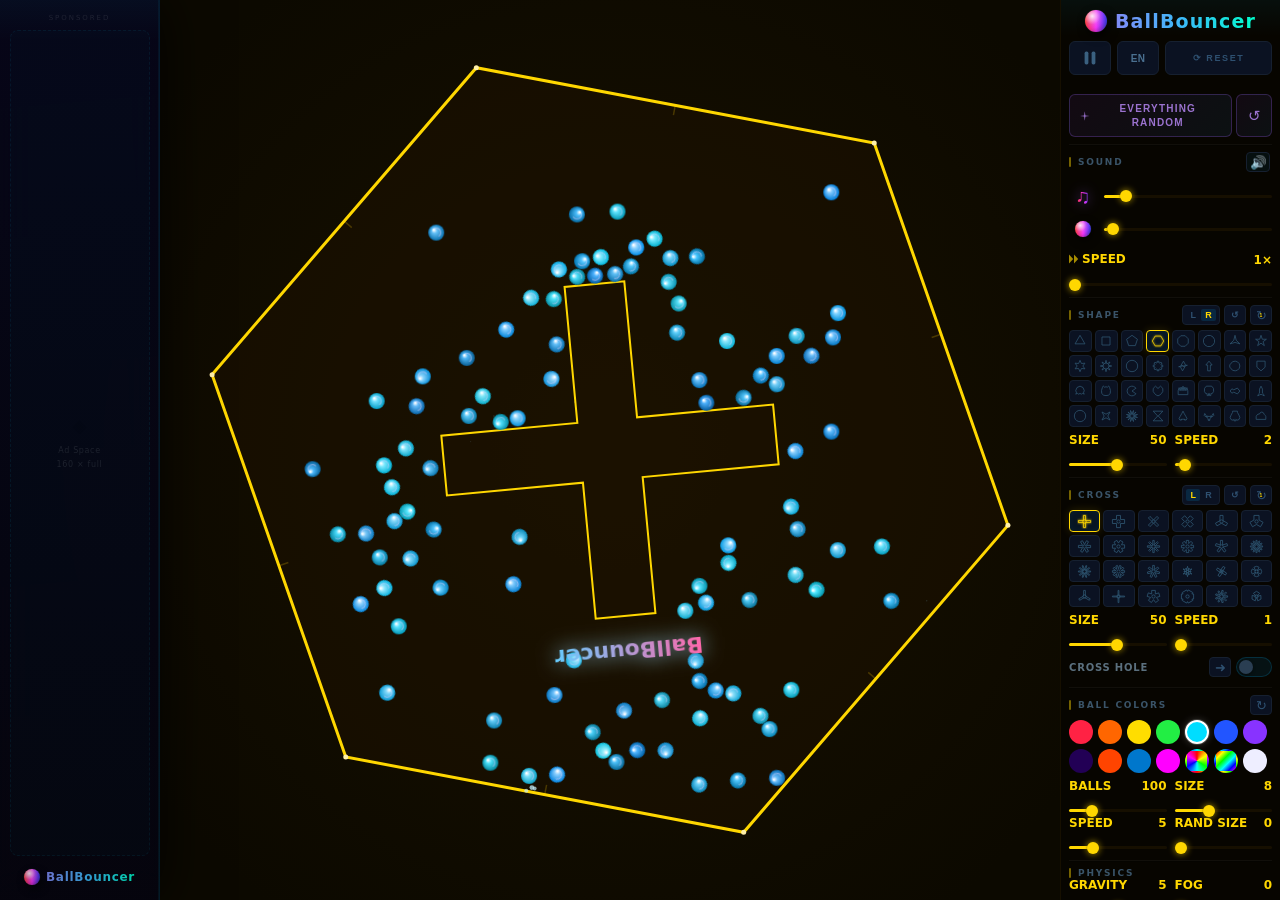
==== index.html @ e4a76cca "Release 1.7.0: Engine Overhaul & Performance Optimization" ====
<!DOCTYPE html>
<html lang="en">
<head>
    <meta charset="UTF-8">
    <meta name="viewport" content="width=device-width, initial-scale=1">
    <meta name="description" content="BallBouncer — interactive physics playground. Launch balls inside spinning geometric shapes, tweak gravity, spin, fog trails and sounds in real time.">
    <meta name="keywords" content="ballbouncer, ball bouncer, physics simulation, bouncing balls, geometric shapes, canvas game, interactive animation, particle physics">
    <meta property="og:title" content="BallBouncer">
    <meta property="og:description" content="Interactive physics playground — balls bouncing inside spinning shapes with customizable gravity, sounds and visual effects.">
    <meta property="og:type" content="website">
    <meta name="twitter:card" content="summary_large_image">
    <title>BallBouncer</title>
    <link rel="icon" id="favicon" type="image/png">
    <script>window.va=window.va||function(){(window.vaq=window.vaq||[]).push(arguments);};</script>
    <script defer src="/_vercel/insights/script.js"></script>
    <link rel="stylesheet" href="css/styles.css">
</head>
<body>

<!-- ── Ad column ─────────────────────────────────────────────── -->
<div id="ad-left">
    <div class="ad-label" data-i18n="sponsored">Sponsored</div>
    <!--
        Google AdSense setup:
        1. Replace ca-pub-XXXXXXXXXXXXXXXX with your Publisher ID
        2. Replace XXXXXXXXXX with your Ad Slot ID
        3. Uncomment the ins block below (use "auto" format for full-height fill)
    -->
    <!--
    <script async src="https://pagead2.googlesyndication.com/pagead/js/adsbygoogle.js?client=ca-pub-XXXXXXXXXXXXXXXX" crossorigin="anonymous"></script>
    <ins class="adsbygoogle"
         style="display:block;width:140px;height:600px"
         data-ad-client="ca-pub-XXXXXXXXXXXXXXXX"
         data-ad-slot="XXXXXXXXXX"
         data-ad-format="fixed"></ins>
    <script>(adsbygoogle = window.adsbygoogle || []).push({});</script>
    -->
    <div class="ad-placeholder">
        <div class="ad-placeholder-icon">◈</div>
        <span>Ad Space<br>160 × full</span>
    </div>
    <div id="logo-bl">
        <div class="logo-ball"></div>
        <div class="logo-title">BallBouncer</div>
    </div>
</div>

<canvas id="c"></canvas>
<div id="canvas-logo">BallBouncer</div>

<!-- Mobile Toggle & Backdrop -->
<div id="panel-backdrop"></div>
<button id="menuToggle" class="mobile-only" title="Toggle Settings">
    <svg width="24" height="24" viewBox="0 0 24 24" fill="none" stroke="currentColor" stroke-width="2" stroke-linecap="round" stroke-linejoin="round">
        <line x1="3" y1="12" x2="21" y2="12"></line>
        <line x1="3" y1="6" x2="21" y2="6"></line>
        <line x1="3" y1="18" x2="21" y2="18"></line>
    </svg>
</button>

<!-- ── Control panel ──────────────────────────────────────────── -->
<div id="panel">

    <!-- Logo -->
    <div id="logo">
        <div class="logo-ball"></div>
        <div class="logo-title">BallBouncer</div>
    </div>

    <!-- Actions -->
    <div class="action-row">
        <button id="pauseBtn" title="Pause simulation" data-i18n-title="pauseSim">
            <svg width="11" height="13" viewBox="0 0 11 13" fill="currentColor">
                <rect x="0.5" y="0.5" width="3.5" height="12" rx="1.5"/>
                <rect x="7" y="0.5" width="3.5" height="12" rx="1.5"/>
            </svg>
        </button>

        <!-- Language -->
        <div class="lang-dropdown" id="lang-dropdown">
            <button class="lang-trigger" id="langTrigger" title="Language" data-i18n-title="language">
                <span id="langCode">EN</span>
            </button>
            <div class="lang-menu" id="langMenu">
                <button class="lang-option" data-lang="en">EN</button>
                <button class="lang-option" data-lang="de">DE</button>
                <button class="lang-option" data-lang="es">ES</button>
                <button class="lang-option" data-lang="fr">FR</button>
                <button class="lang-option" data-lang="it">IT</button>
                <button class="lang-option" data-lang="pt">PT</button>
                <button class="lang-option" data-lang="ja">JA</button>
                <button class="lang-option" data-lang="zh">ZH</button>
            </div>
        </div>

        <button id="resetBtn" title="Reset simulation" data-i18n-title="resetTitle">&#10227; <span data-i18n="reset">Reset</span></button>
    </div>
    <div id="rnd-all-row">
        <button id="rndAllBtn" title="Randomize everything" data-i18n-title="rndAll">
            <svg width="10" height="10" viewBox="0 0 10 10" fill="currentColor"><path d="M5 0l.65 4.35L10 5l-4.35.65L5 10l-.65-4.35L0 5l4.35-.65Z"/></svg>
            <span data-i18n="rndAllLabel">Everything Random</span>
        </button>
        <button id="cycleAllBtn" title="Auto-randomize everything every 5 s" data-i18n-title="cycleAll">&#8634;</button>
    </div>

    <hr class="sep">

    <!-- Sound -->
    <div id="sound-section">
        <div class="sec-header">
            <div class="sec-title" data-i18n="sound">Sound</div>
            <button id="muteAllBtn" title="Mute all" data-i18n-title="muteAll">
                <span class="btn-icon">&#128266;</span>
            </button>
        </div>
        <div id="audio-bar">
            <div class="audio-row">
                <button id="muteBtn" class="mute-btn" title="Toggle music" data-i18n-title="toggleMusic">
                    <span class="btn-icon">&#9835;</span>
                    <span class="mute-slash"></span>
                </button>
                <input type="range" id="sVolume" min="0" max="100" value="10" title="Music volume" data-i18n-title="musicVolume">
            </div>
            <div class="audio-row">
                <button id="ballMuteBtn" class="mute-btn" title="Toggle ball sounds" data-i18n-title="toggleBallSound">
                    <span class="btn-icon"><span class="sound-ball"></span></span>
                    <span class="mute-slash"></span>
                </button>
                <input type="range" id="sBallSound" min="0" max="100" value="2" title="Ball hit volume" data-i18n-title="ballHitVolume">
            </div>
        </div>
        <div class="ctrl" style="margin-top:4px">
            <label>
                <span style="display:flex;align-items:center;gap:3px">
                    <svg width="10" height="10" viewBox="0 0 10 10" fill="currentColor" style="opacity:.65;flex-shrink:0"><path d="M0 .5L4.2 5 0 9.5z"/><path d="M5 .5L9.2 5 5 9.5z"/></svg>
                    <span data-i18n="speed">Speed</span>
                </span>
                <span id="vGameSpeed">1×</span>
            </label>
            <input type="range" id="sGameSpeed" min="1" max="10" value="1">
        </div>
    </div>

    <hr class="sep">

    <!-- Shape -->
    <div>
        <div class="sec-header">
            <div class="sec-title" data-i18n="shape">Shape</div>
            <div style="display:flex;gap:4px;align-items:center">
                <button id="dirShape" class="dir-btn-mini" title="Reverse shape rotation" data-i18n-title="revShapeRot">
                    <span id="dirShapeL" class="dir-badge">L</span>
                    <span id="dirShapeR" class="dir-badge on">R</span>
                </button>
                <button class="cycle-btn" id="cycleShape" title="Auto-cycle shapes every 10–20 s" data-i18n-title="autoCycleShape">&#8634;</button>
                <button class="rnd-btn" id="rndShape" title="Random shape" data-i18n-title="rndShapeBtn">&#8635;<span class="rnd-one">1</span></button>
            </div>
        </div>
        <div id="shape-grid"></div>
        <div class="ctrl-pair" style="margin-top:6px">
            <div class="ctrl">
                <label><span data-i18n="size">Size</span> <span id="vShapeSize">50</span></label>
                <input type="range" id="sShapeSize" min="1" max="100" value="50">
            </div>
            <div class="ctrl">
                <label><span data-i18n="speed">Speed</span> <span id="vShapeSpeed">2</span></label>
                <input type="range" id="sShapeSpeed" min="1" max="20" value="2">
            </div>
        </div>
    </div>

    <hr class="sep">

    <!-- Cross -->
    <div>
        <div class="sec-header">
            <div class="sec-title" data-i18n="cross">Cross</div>
            <div style="display:flex;gap:4px;align-items:center">
                <button id="dirCross" class="dir-btn-mini" title="Reverse cross rotation" data-i18n-title="revCrossRot">
                    <span id="dirCrossL" class="dir-badge on">L</span>
                    <span id="dirCrossR" class="dir-badge">R</span>
                </button>
                <button class="cycle-btn" id="cycleCross" title="Auto-cycle cross shapes every 10–20 s" data-i18n-title="autoCycleCross">&#8634;</button>
                <button class="rnd-btn" id="rndCross" title="Random cross shape" data-i18n-title="rndCrossBtn">&#8635;<span class="rnd-one">1</span></button>
            </div>
        </div>
        <div id="cross-grid"></div>
        <div class="ctrl-pair" style="margin-top:6px">
            <div class="ctrl">
                <label><span data-i18n="size">Size</span> <span id="vCrossSize">50</span></label>
                <input type="range" id="sCrossSize" min="1" max="100" value="50">
            </div>
            <div class="ctrl">
                <label><span data-i18n="speed">Speed</span> <span id="vCrossSpeed">1</span></label>
                <input type="range" id="sCrossSpeed" min="1" max="20" value="1">
            </div>
        </div>
        <!-- Cross Hole toggle with cycle button -->
        <div class="toggle-row">
            <span data-i18n="crossHole">Cross Hole</span>
            <span style="display:flex;align-items:center;gap:5px;flex-shrink:0">
                <button id="holeCycleBtn" class="hole-cycle-btn" title="Advance to next arm" data-i18n-title="nextArm">&#10140;</button>
                <label class="toggle-switch">
                    <input type="checkbox" id="crossHoleCheck">
                    <span class="toggle-track"></span>
                    <span class="toggle-thumb"></span>
                </label>
            </span>
        </div>
        <div id="crossHoleControls" style="display:none">
            <div class="hole-controls">
                <span data-i18n="hole">Hole</span>
                <input type="range" id="sCrossHoleSize" class="hole-ctrl-slider"
                       min="1" max="3" value="1" step="1" title="Hole size" data-i18n-title="holeSizeTitle">
            </div>
            <div class="hole-controls">
                <span data-i18n="cycle">Cycle</span>
                <input type="range" id="sCrossHoleTimeout" class="hole-ctrl-slider"
                       min="0" max="10" value="5" step="1" title="Cycle speed" data-i18n-title="cycleSpdTitle">
                <span id="vCrossHoleTimeout">5s</span>
            </div>
        </div>
    </div>

    <hr class="sep">

    <!-- Balls -->
    <div>
        <div class="sec-header">
            <div class="sec-title" data-i18n="ballColors">Ball Colors</div>
            <button class="rnd-btn" id="rndBallTheme" title="Random ball colors" data-i18n-title="rndBallColors">&#8635;</button>
        </div>
        <div id="ball-theme-grid"></div>
        <div class="ctrl-pair" style="margin-top:6px">
            <div class="ctrl">
                <label><span data-i18n="balls">Balls</span> <span id="vBalls">100</span></label>
                <input type="range" id="sBalls" min="1" max="500" value="100">
            </div>
            <div class="ctrl">
                <label><span data-i18n="size">Size</span> <span id="vBallSize">8</span></label>
                <input type="range" id="sBallSize" min="3" max="18" value="8">
            </div>
        </div>
        <div class="ctrl-pair">
            <div class="ctrl">
                <label><span data-i18n="speed">Speed</span> <span id="vBallSpeed">5</span></label>
                <input type="range" id="sBallSpeed" min="1" max="20" value="5">
            </div>
            <div class="ctrl">
                <label><span data-i18n="randSize">Rand Size</span> <span id="vSizeRandom">0</span></label>
                <input type="range" id="sSizeRandom" min="0" max="10" value="0">
            </div>
        </div>
    </div>

    <hr class="sep">

    <!-- Physics -->
    <div>
        <div class="sec-title" data-i18n="physics">Physics</div>
        <div class="ctrl-pair">
            <div class="ctrl">
                <label><span data-i18n="gravity">Gravity</span> <span id="vGravity">5</span></label>
                <input type="range" id="sGravity" min="0" max="10" value="5">
            </div>
            <div class="ctrl">
                <label><span data-i18n="fog">Fog</span> <span id="vFogTrail">0</span></label>
                <input type="range" id="sFogTrail" min="0" max="30" value="0">
            </div>
        </div>
        <div class="ctrl">
            <label><span data-i18n="gAngle">G-Angle</span> <span id="vGravityAngle">0</span>°</label>
            <input type="range" id="sGravityAngle" min="0" max="360" value="0" step="45">
        </div>
    </div>

    <hr class="sep">

    <!-- Background -->
    <div>
        <div class="sec-header">
            <div class="sec-title" data-i18n="background">Background</div>
            <button class="rnd-btn" id="rndFogTheme" title="Random background style" data-i18n-title="rndBgStyle">&#8635;</button>
        </div>
        <div id="fog-theme-grid"></div>
        <div id="animSpeedControl" class="ctrl" style="margin-top:6px;display:none">
            <label><span data-i18n="animSpeed">Anim Speed</span> <span id="vAnimSpeed">50</span>%</label>
            <input type="range" id="sAnimSpeed" min="1" max="100" value="50">
        </div>
        <div class="rnd-row">
            <label class="toggle-row">
                <span data-i18n="randomBg">Random Bg</span>
                <span class="toggle-switch">
                    <input type="checkbox" id="rndBgCheck">
                    <span class="toggle-track"></span>
                    <span class="toggle-thumb"></span>
                </span>
            </label>
            <label class="toggle-row">
                <span data-i18n="randomTheme">Random Theme</span>
                <span class="toggle-switch">
                    <input type="checkbox" id="rndThemesCheck">
                    <span class="toggle-track"></span>
                    <span class="toggle-thumb"></span>
                </span>
            </label>
        </div>
    </div>

    <hr class="sep">

    <!-- Theme -->
    <div>
        <div class="sec-header">
            <div class="sec-title" data-i18n="theme">Theme</div>
            <button class="rnd-btn" id="rndTheme" title="Random theme" data-i18n-title="rndThemeBtn">&#8635;</button>
        </div>
        <div id="theme-grid"></div>
    </div>

    <hr class="sep">

</div>
    <script src="js/script.js"></script>
</body>
</html>
---- css/styles.css ----
:root {
    --accent:#00d4ff;
    --accent-glow15:rgba(0,212,255,.15);
    --accent-glow70:rgba(0,212,255,.70);
    --panel-bg:#07071a;
    --panel-border:#111128;
    --track-empty:#1a2a40;
    --ball-rtl-dur:3s;
    --logo-sweep-dur:3s;
    --title-sweep-dur:6s;
    --title-glow-dur:4s;
    --icon-ball-dur:8s;
}

* { margin:0; padding:0; box-sizing:border-box; }

body {
    background:#050510;
    display:flex;
    height:100vh;
    overflow:hidden;
    font-family:'Segoe UI', system-ui, sans-serif;
}

canvas { display:block; flex:1; }
#canvas-logo {
    position:fixed; pointer-events:none; white-space:nowrap;
    font-weight:bold; font-family:'Segoe UI',system-ui,sans-serif;
    background:linear-gradient(90deg,#ff66aa,#66ccff,#88ffcc,#ff66aa);
    background-size:300% 100%;
    -webkit-background-clip:text; background-clip:text; color:transparent;
    filter:drop-shadow(0 0 10px rgba(160,220,255,.85));
    animation:logoColorSweep var(--logo-sweep-dur) linear infinite;
}
@keyframes logoColorSweep {
    0%{background-position:0% center}100%{background-position:300% center}
}
.rnd-row { display:flex; gap:6px; margin-top:6px; }
.rnd-row .toggle-row { flex:1; font-size:8px; padding:2px 0; margin-top:0; }

/* ── Ad column ─────────────────────────────────────── */
#ad-left {
    position:fixed; left:0; top:0;
    width:160px; height:100vh; z-index:100;
    display:flex; flex-direction:column; align-items:center;
    padding:14px 8px 10px; gap:8px; overflow:hidden;
    background:linear-gradient(175deg,rgba(6,6,26,.90) 0%,rgba(4,4,16,.82) 100%);
    backdrop-filter:blur(18px) saturate(1.3);
    -webkit-backdrop-filter:blur(18px) saturate(1.3);
    border-right:1px solid rgba(0,212,255,.10);
    box-shadow:4px 0 50px rgba(0,0,0,.75), inset -1px 0 0 rgba(0,212,255,.06);
}
#ad-left::after {
    content:''; position:absolute; top:0; left:0; right:0; height:40px;
    background:linear-gradient(to bottom,rgba(0,212,255,.04),transparent);
    pointer-events:none;
}
@media (max-width:800px) { #ad-left { display:none; } }

.ad-label {
    font-size:7px; letter-spacing:.28em; text-transform:uppercase;
    color:rgba(255,255,255,.10); width:100%; text-align:center; flex-shrink:0;
}
.ad-placeholder {
    flex:1; width:140px;
    border:1px dashed rgba(0,212,255,.07); border-radius:8px;
    display:flex; flex-direction:column;
    align-items:center; justify-content:center; gap:8px;
    background:rgba(0,212,255,.015);
}
.ad-placeholder-icon { font-size:18px; opacity:.08; }
.ad-placeholder span { font-size:8px; color:rgba(255,255,255,.10); text-align:center; line-height:1.7; letter-spacing:.08em; }

/* ── Mobile & Scaling ───────────────────────────────── */
.mobile-only { display:none; }

@media (max-width:800px) {
    #ad-left { display:none; }
    
    body { flex-direction:column; }
    
    .mobile-only {
        display:flex;
        position:fixed; top:12px; right:12px;
        z-index:2000;
        background:rgba(11,18,34,0.8);
        border:1.5px solid rgba(0,212,255,0.3);
        border-radius:8px; width:44px; height:44px;
        align-items:center; justify-content:center;
        color:var(--accent); cursor:pointer;
        backdrop-filter:blur(10px);
        box-shadow:0 4px 15px rgba(0,0,0,0.5);
    }
    
    #panel {
        position:fixed; top:0; right:-280px;
        width:260px; height:100vh;
        z-index:1500;
        transition:right 0.3s cubic-bezier(0.4, 0, 0.2, 1);
        border-left:1px solid rgba(0,212,255,0.2);
        background:rgba(7,7,26,0.98);
        backdrop-filter:blur(20px);
        box-shadow:-10px 0 40px rgba(0,0,0,0.9);
        padding:60px 12px 20px;
    }
    #panel.open { right:0; }
    
    #panel-backdrop {
        display:none;
        position:fixed; inset:0;
        background:rgba(0,0,0,0.6);
        backdrop-filter:blur(4px);
        z-index:1400;
    }
    #panel-backdrop.open { display:block; }
    
    #canvas-logo {
        left:16px !important; bottom:16px !important;
        transform:none !important;
        font-size:16px !important;
        opacity: 0.6;
    }

    #shape-grid { grid-template-columns:repeat(6,1fr); gap:6px; }
    #cross-grid { grid-template-columns:repeat(5,1fr); gap:6px; }
    .theme-swatch { width:32px; height:32px; }
}

/* Ensure sliders are touch-friendly */
@media (pointer: coarse) {
    input[type=range]::-webkit-slider-thumb { width:20px; height:20px; }
    input[type=range]::-moz-range-thumb { width:20px; height:20px; }
    .shape-btn, .theme-swatch { min-height:28px; min-width:28px; }
    .lang-trigger { min-height:34px; min-width:42px; }
}

/* ── Panel ─────────────────────────────────────── */
#panel {
    width:220px; flex-shrink:0; position:relative;
    background:var(--panel-bg);
    border-left:1px solid var(--panel-border);
    padding:10px 8px 8px;
    display:flex; flex-direction:column; gap:7px;
    overflow-y:auto;
}
/* Subtle top accent fade */
#panel::before {
    content:'';
    position:absolute; top:0; left:0; right:0; height:36px;
    background:linear-gradient(to bottom, rgba(0,212,255,.05), transparent);
    pointer-events:none; z-index:0;
}
/* Custom scrollbar */
#panel::-webkit-scrollbar { width:3px; }
#panel::-webkit-scrollbar-track { background:transparent; }
#panel::-webkit-scrollbar-thumb { background:#1a2a40; border-radius:2px; }
#panel::-webkit-scrollbar-thumb:hover { background:var(--accent); }

/* ── Logo ──────────────────────────────────────── */
#logo {
    display:flex; align-items:center; justify-content:center;
    gap:8px; padding-bottom:2px; position:relative; z-index:1;
}
@keyframes iconBallRainbow {
    0%   { fill:hsl(0,85%,68%);   }
    16%  { fill:hsl(60,85%,68%);  }
    33%  { fill:hsl(120,85%,68%); }
    50%  { fill:hsl(180,85%,68%); }
    66%  { fill:hsl(240,85%,68%); }
    83%  { fill:hsl(300,85%,68%); }
    100% { fill:hsl(360,85%,68%); }
}
.cross-ball { animation:iconBallRainbow var(--icon-ball-dur) linear infinite; }
@keyframes ballRainbowRTL {
    0%   { background-position: 200% center; }
    100% { background-position: -100% center; }
}
.logo-ball {
    width:22px; height:22px; border-radius:50%;
    flex-shrink:0; position:relative; overflow:hidden;
    box-shadow: 2px 4px 10px rgba(0,0,0,.8), 0 0 0 0.5px rgba(255,255,255,.08);
}
.logo-ball::before {
    content:''; position:absolute; inset:0;
    background: linear-gradient(270deg,
        hsl(0,90%,58%), hsl(60,90%,58%), hsl(120,90%,58%),
        hsl(180,90%,58%), hsl(240,90%,60%), hsl(300,90%,58%), hsl(360,90%,58%));
    background-size:300% 100%;
    animation:ballRainbowRTL var(--ball-rtl-dur) linear infinite;
}
.logo-ball::after {
    content:''; position:absolute; inset:0;
    background: radial-gradient(circle at 33% 28%,
        rgba(255,255,255,.88) 0%,
        rgba(255,255,255,.10) 38%,
        rgba(0,0,0,0) 54%,
        rgba(0,0,0,.42) 100%);
}
@keyframes logoTextSweep {
    0%   { background-position: 0% 50%; }
    100% { background-position: 300% 50%; }
}
@keyframes logoTextGlow {
    0%,100% { filter: drop-shadow(0 0 7px rgba(129,140,248,.8)) drop-shadow(0 0 2px rgba(129,140,248,.4)); }
    33%     { filter: drop-shadow(0 0 9px rgba(56,189,248,.9))  drop-shadow(0 0 2px rgba(56,189,248,.5)); }
    66%     { filter: drop-shadow(0 0 8px rgba(255,100,220,.8)) drop-shadow(0 0 2px rgba(255,100,220,.4)); }
}
.logo-title {
    font-size:19px; font-weight:800; letter-spacing:.06em; line-height:1;
    background: linear-gradient(90deg,
        #818cf8, #38bdf8, #00ffcc, #ffdd00, #ff66cc, #818cf8, #38bdf8);
    background-size: 300% 100%;
    -webkit-background-clip:text; -webkit-text-fill-color:transparent;
    background-clip:text;
    animation: logoTextSweep var(--title-sweep-dur) linear infinite, logoTextGlow var(--title-glow-dur) ease-in-out infinite;
}
.rnd-themes-btn {
    width:100%; padding:5px 8px; margin-top:6px;
    background:rgba(0,180,255,.07); border:1px solid rgba(0,180,255,.2);
    border-radius:6px; color:rgba(160,200,230,.65);
    font-size:10px; font-weight:600; letter-spacing:.08em; text-transform:uppercase;
    cursor:pointer; transition:background .2s, border-color .2s, color .2s;
}
.rnd-themes-btn:hover { background:rgba(0,180,255,.16); border-color:rgba(0,180,255,.5); color:#e0f4ff; }
.rnd-themes-btn.active { background:rgba(0,212,255,.22); border-color:#00d4ff; color:#00d4ff; }

/* ── Toggle rows ────────────────────────────────────── */
.toggle-row {
    display:flex; align-items:center; justify-content:space-between;
    margin-top:4px; padding:3px 0; cursor:pointer; user-select:none;
    color:rgba(160,200,230,.55); font-size:10px; font-weight:600;
    letter-spacing:.08em; text-transform:uppercase; transition:color .2s;
}
.toggle-row:hover { color:#e0f4ff; }
.hole-controls {
    display:flex; align-items:center; gap:5px;
    padding:1px 0 5px;
    font-size:9px; color:rgba(160,200,230,.55);
    letter-spacing:.05em; text-transform:uppercase;
}
.hole-ctrl-slider { flex:1; min-width:0; }
.hole-cycle-btn {
    flex-shrink:0;
    background:#0b1222; border:1.5px solid #162030;
    border-radius:4px; color:#2e5070; font-size:13px; cursor:pointer;
    width:22px; height:20px; padding:0; line-height:1;
    display:flex; align-items:center; justify-content:center;
    transition:border-color .15s, color .15s, background .15s;
}
.hole-cycle-btn:hover { border-color:#006688; color:var(--accent); background:#0d1830; }

.toggle-switch {
    position:relative; width:36px; height:20px; flex-shrink:0;
}
.toggle-switch input {
    opacity:0; width:0; height:0; position:absolute; pointer-events:none;
}
.toggle-track {
    position:absolute; inset:0;
    background:rgba(0,180,255,.08); border:1px solid rgba(0,180,255,.18);
    border-radius:10px; transition:background .2s, border-color .2s;
}
.toggle-switch input:checked + .toggle-track {
    background:rgba(0,212,255,.25); border-color:#00d4ff;
}
.toggle-thumb {
    position:absolute; top:3px; left:3px;
    width:14px; height:14px; border-radius:50%;
    background:#2a3e52; box-shadow:0 1px 3px rgba(0,0,0,.5);
    transition:left .18s cubic-bezier(.4,0,.2,1), background .18s;
    pointer-events:none;
}
.toggle-switch input:checked ~ .toggle-thumb {
    left:19px; background:#00d4ff;
    box-shadow:0 0 8px rgba(0,212,255,.6), 0 1px 3px rgba(0,0,0,.4);
}

/* ── Direction buttons ──────────────────────────────── */
.dir-btn {
    flex:1; height:26px; padding:0 6px;
    background:#0b1222; border:1.5px solid #162030;
    border-radius:6px; color:#3a5468; cursor:pointer;
    display:flex; align-items:center; justify-content:center; gap:6px;
    font-size:11px; font-weight:700; letter-spacing:.04em; text-transform:uppercase;
    transition:border-color .15s, color .15s, background .15s;
}
.dir-btn:hover { border-color:#006688; color:var(--accent); background:#0d1830; }
.dir-btn:active { transform:scale(0.95); }
.dir-label {
    display:inline-block; padding:1px 6px;
    border:1px solid rgba(160,200,230,.3); border-radius:3px;
    font-size:9px; font-weight:800; letter-spacing:.03em;
    color:var(--accent); background:rgba(0,180,255,.12);
    flex-shrink:0;
}

/* ── Sound section ──────────────────────────────── */
#sound-section { display:flex; flex-direction:column; gap:5px; }
#audio-bar { display:flex; flex-direction:column; gap:5px; }
.audio-row { display:flex; align-items:center; gap:7px; }
.mute-btn {
    flex-shrink:0; position:relative; overflow:visible;
    background:transparent; border:none;
    border-radius:6px; cursor:pointer; line-height:1;
    width:28px; height:28px;
    display:flex; align-items:center; justify-content:center;
    transition:background .15s;
}
.mute-btn:hover { background:rgba(0,150,200,.10); border-radius:6px; }
.mute-btn.muted .btn-icon { opacity:.30; }
.mute-btn .mute-slash { display:none; position:absolute; inset:0; pointer-events:none; overflow:hidden; border-radius:6px; }
.mute-btn .mute-slash::before {
    content:''; position:absolute; width:2px; height:calc(100% + 8px);
    background:#cc1111; border-radius:1px; top:-4px; left:50%;
    transform:translateX(-50%) rotate(-40deg);
}
.mute-btn.muted .mute-slash { display:block; }
#muteBtn .btn-icon {
    font-size:20px;
    background:linear-gradient(270deg,
        hsl(0,90%,58%), hsl(60,90%,58%), hsl(120,90%,58%),
        hsl(180,90%,58%), hsl(240,90%,60%), hsl(300,90%,58%), hsl(360,90%,58%));
    background-size:300% 100%;
    -webkit-background-clip:text; background-clip:text;
    -webkit-text-fill-color:transparent; color:transparent;
    animation:ballRainbowRTL var(--ball-rtl-dur) linear infinite;
    filter:drop-shadow(0 0 6px rgba(160,100,255,.8));
}
#ballMuteBtn .btn-icon { display:flex; align-items:center; justify-content:center; }
.sound-ball {
    width:16px; height:16px; border-radius:50%;
    position:relative; overflow:hidden; flex-shrink:0;
    box-shadow:1px 3px 8px rgba(0,0,0,.8), 0 0 0 0.5px rgba(255,255,255,.08);
}
.sound-ball::before {
    content:''; position:absolute; inset:0;
    background:linear-gradient(270deg,
        hsl(0,90%,58%), hsl(60,90%,58%), hsl(120,90%,58%),
        hsl(180,90%,58%), hsl(240,90%,60%), hsl(300,90%,58%), hsl(360,90%,58%));
    background-size:300% 100%;
    animation:ballRainbowRTL var(--ball-rtl-dur) linear infinite;
}
.sound-ball::after {
    content:''; position:absolute; inset:0;
    background:radial-gradient(circle at 33% 28%,
        rgba(255,255,255,.88) 0%,
        rgba(255,255,255,.10) 38%,
        rgba(0,0,0,0) 54%,
        rgba(0,0,0,.42) 100%);
}

/* ── Dir mini-button (shows both L and R) ──────── */
.dir-btn-mini {
    flex-shrink:0;
    background:#0b1222; border:1.5px solid #162030;
    border-radius:4px; cursor:pointer;
    display:flex; align-items:center; gap:1px;
    height:20px; padding:0 3px;
    transition:border-color .15s, background .15s;
}
.dir-btn-mini:hover { border-color:#006688; background:#0d1830; }
.dir-btn-mini:active { transform:scale(0.95); }
.dir-badge {
    font-size:9px; font-weight:800; letter-spacing:.03em;
    color:#2e5070; padding:1px 4px; border-radius:2px;
    transition:color .15s, background .15s;
}
.dir-badge.on { color:var(--accent); background:rgba(0,180,255,.14); }

/* ── Bottom-left logo (inside ad column) ───────── */
#logo-bl {
    flex-shrink:0;
    display:flex; align-items:center; justify-content:center; gap:6px;
    pointer-events:none; opacity:0.82;
    padding:5px 0;
}
#logo-bl .logo-ball  { width:16px; height:16px; }
#logo-bl .logo-title { font-size:12px; }

/* ── Action row (Pause + Reset + Lang) ─────────── */
.action-row { display:flex; gap:6px; margin-bottom:12px; }

#pauseBtn, .lang-dropdown {
    flex-shrink:0; width:42px; height:34px; position:relative;
}
.lang-trigger {
    width:100%; height:100%;
    background:#0b1222; border:1.5px solid #162030;
    border-radius:6px; color:#4a7090; cursor:pointer;
    display:flex; align-items:center; justify-content:center;
    font-size:10px; font-weight:800; letter-spacing:0.02em;
    transition:border-color .15s, color .15s, background .15s;
}
#pauseBtn {
    background:#0b1222; border:1.5px solid #162030;
    border-radius:6px; color:#3a6080; cursor:pointer;
    display:flex; align-items:center; justify-content:center;
    transition:border-color .15s, color .15s, background .15s;
}
#pauseBtn svg { display:block; width:12px; height:14px; }
#pauseBtn:hover, .lang-trigger:hover { border-color:#006688; color:var(--accent); background:#0d1830; }

#pauseBtn.paused {
    border-color:var(--accent); color:var(--accent);
    background:rgba(0,212,255,.08); box-shadow:0 0 8px rgba(0,212,255,.12);
}
.lang-trigger.open { border-color:var(--accent); color:var(--accent); background:#0d1830; }

#resetBtn {
    flex:1;
    background:#0b1222; border:1.5px solid #162030;
    border-radius:6px; color:#2e5070;
    font-size:9px; font-weight:700; letter-spacing:.18em; text-transform:uppercase;
    padding:4px 10px; cursor:pointer;
    transition:border-color .15s, color .15s, background .15s;
}
#resetBtn:hover { border-color:#2a4060; color:var(--accent); background:#0d1830; }

/* ── Language menu ──────────────────────────── */
.lang-menu {
    display:none; position:fixed;
    min-width:164px;
    background:#0b1222; border:1.5px solid #1e3550;
    border-radius:6px; overflow:hidden;
    box-shadow:0 8px 24px rgba(0,0,0,.65), 0 0 0 1px rgba(0,212,255,.06);
    z-index:9999; padding:3px;
    grid-template-columns:repeat(4,1fr); gap:2px;
}
.lang-menu.open { display:grid; }

.lang-option {
    padding:4px 0; background:transparent;
    border:1.5px solid transparent; border-radius:4px; cursor:pointer;
    display:flex; flex-direction:column; align-items:center; gap:1px;
    font-size:8px; font-weight:700; letter-spacing:.04em; color:#2e5070;
    transition:border-color .15s, color .15s, background .15s;
}
.lang-option:hover  { border-color:#006688; color:var(--accent); background:#0d1830; }
.lang-option.active { border-color:var(--accent); color:var(--accent); background:rgba(0,180,255,.12); }
.lang-option .lang-flag { height:10px; border-radius:1px; display:block; }

/* ── Party animations ───────────────────────────────── */
@keyframes partyFlash {
    0%  { border-color:rgba(160,100,255,.25); box-shadow:0 0 0 transparent; color:inherit; transform:scale(1); }
    15% { border-color:#ff00cc; box-shadow:0 0 30px 8px rgba(255,0,200,.8), 0 0 60px 15px rgba(0,220,255,.4); color:#fff; background:rgba(255,0,200,.2); transform:scale(1.075); }
    40% { border-color:#ffcc00; box-shadow:0 0 25px 6px rgba(255,220,0,.7), 0 0 50px 12px rgba(0,255,128,.3); color:#fff; background:rgba(255,200,0,.2); transform:scale(1.05); }
    70% { border-color:#00ccff; box-shadow:0 0 20px 5px rgba(0,200,255,.6), 0 0 40px 10px rgba(170,0,255,.3); color:#fff; background:rgba(0,200,255,.2); transform:scale(1.06); }
    100%{ border-color:rgba(160,100,255,.25); box-shadow:0 0 0 transparent; color:inherit; transform:scale(1); }
}
@keyframes partyPulse {
    0%   { border-color:#ff00ff; box-shadow:0 0 14px 3px rgba(255,0,255,.6);  color:#ff88ff; }
    16%  { border-color:#ff8800; box-shadow:0 0 14px 3px rgba(255,136,0,.6);  color:#ffbb88; }
    33%  { border-color:#dddd00; box-shadow:0 0 14px 3px rgba(220,220,0,.5);  color:#ffff88; }
    50%  { border-color:#00ff88; box-shadow:0 0 14px 3px rgba(0,255,136,.55); color:#88ffcc; }
    66%  { border-color:#00ccff; box-shadow:0 0 14px 3px rgba(0,200,255,.6);  color:#88ddff; }
    83%  { border-color:#aa00ff; box-shadow:0 0 14px 3px rgba(170,0,255,.6);  color:#cc88ff; }
    100% { border-color:#ff00ff; box-shadow:0 0 14px 3px rgba(255,0,255,.6);  color:#ff88ff; }
}
.party-flash  { animation:partyFlash 0.7s ease-out !important; }
.party-active { animation:partyPulse 1.4s linear infinite; }

/* ── Everything-random row ──────────────────────── */
#rnd-all-row { display:flex; gap:4px; }
#rndAllBtn {
    flex:1;
    background:linear-gradient(135deg,rgba(180,80,255,.07),rgba(80,180,255,.07));
    border:1.5px solid rgba(160,100,255,.25);
    border-radius:6px; color:rgba(190,140,255,.8);
    font-size:10px; font-weight:700; letter-spacing:.12em; text-transform:uppercase;
    padding:7px 10px; cursor:pointer; line-height:1.35; text-align:center; white-space:normal;
    display:flex; align-items:center; justify-content:center; gap:5px;
    transition:border-color .15s, color .15s, background .15s, box-shadow .15s;
}
#rndAllBtn:hover {
    border-color:rgba(200,140,255,.65); color:#d4aaff;
    background:linear-gradient(135deg,rgba(180,80,255,.16),rgba(80,180,255,.12));
    box-shadow:0 0 14px rgba(180,100,255,.2);
}
#rndAllBtn:active { transform:scale(0.97); }
#cycleAllBtn {
    flex-shrink:0; width:36px;
    background:linear-gradient(135deg,rgba(180,80,255,.07),rgba(80,180,255,.07));
    border:1.5px solid rgba(160,100,255,.25);
    border-radius:6px; color:rgba(190,140,255,.8); font-size:15px; cursor:pointer;
    display:flex; align-items:center; justify-content:center;
    transition:border-color .15s, color .15s, background .15s, box-shadow .15s;
}
#cycleAllBtn:hover {
    border-color:rgba(200,140,255,.65); color:#d4aaff;
    background:linear-gradient(135deg,rgba(180,80,255,.16),rgba(80,180,255,.12));
    box-shadow:0 0 14px rgba(180,100,255,.2);
}
#cycleAllBtn:active { transform:scale(0.97); }

/* ── Separator ──────────────────────────────────── */
hr.sep {
    border:none;
    border-top:1px solid rgba(255,255,255,.04);
    box-shadow:0 1px 0 rgba(0,0,0,.25);
    margin:0;
}

/* ── Section headers ────────────────────────────── */
.sec-header {
    display:flex; align-items:center; justify-content:space-between;
    margin-bottom:6px;
}
.sec-title {
    font-size:9px; font-weight:600; letter-spacing:.2em; text-transform:uppercase;
    color:#3a5468;
    position:relative; padding-left:9px;
}
#muteAllBtn {
    background:rgba(0,180,255,.06); border:1.5px solid #162030;
    border-radius:4px; color:#3a6080; cursor:pointer;
    width:24px; height:20px; padding:0;
    display:flex; align-items:center; justify-content:center;
    transition:all .15s; margin-right:2px;
}
#muteAllBtn:hover { border-color:#006688; color:var(--accent); background:#0d1830; }
#muteAllBtn.muted { border-color:var(--accent); color:var(--accent); background:rgba(0,212,255,.08); }

.sec-title::before {
    content:'';
    position:absolute; left:0; top:50%;
    transform:translateY(-50%);
    width:2px; height:10px;
    background:var(--accent); border-radius:1px; opacity:.45;
}
.sec-header {
    display:flex; align-items:center; justify-content:space-between;
    margin-bottom:5px;
}
.sec-header .sec-title { margin-bottom:0; }

.rnd-btn {
    flex-shrink:0; position:relative;
    background:#0b1222; border:1.5px solid #162030;
    border-radius:4px; color:#2e5070; font-size:13px; cursor:pointer;
    width:22px; height:20px; padding:0; line-height:1;
    display:flex; align-items:center; justify-content:center;
    transition:border-color .15s, color .15s, background .15s;
}
.rnd-btn:hover {
    border-color:#006688; color:var(--accent); background:#0d1830;
}
.rnd-one {
    position:absolute; top:50%; left:50%;
    transform:translate(-50%,-50%);
    font-size:5px; font-weight:900; line-height:1;
    color:var(--accent); pointer-events:none;
    text-shadow:0 0 2px rgba(0,0,0,1);
}

/* ── Cycle button (auto-cycle shapes/crosses) ─── */
.cycle-btn {
    flex-shrink:0;
    background:#0b1222; border:1.5px solid #162030;
    border-radius:4px; color:#2e5070; font-size:9px; font-weight:800; cursor:pointer;
    width:22px; height:20px; padding:0; line-height:1;
    display:flex; align-items:center; justify-content:center;
    transition:border-color .15s, color .15s, background .15s, box-shadow .15s;
}
.cycle-btn:hover { border-color:#006688; color:var(--accent); background:#0d1830; }
.cycle-btn.active {
    border-color:var(--accent); color:var(--accent);
    background:rgba(0,180,255,.14);
    box-shadow:0 0 8px var(--accent-glow15);
}

/* ── Shape grids ────────────────────────────────── */
#shape-grid { display:grid; grid-template-columns:repeat(8,1fr); gap:3px; }
#cross-grid { display:grid; grid-template-columns:repeat(6,1fr); gap:3px; }

.shape-btn {
    height:22px;
    background:#0b1222; border:1.5px solid #162030;
    border-radius:4px; cursor:pointer;
    display:flex; align-items:center; justify-content:center;
    padding:0;
    transition:border-color .15s, background .15s, box-shadow .15s;
}
.shape-btn:hover  { border-color:#1e4060; background:#0d1a28; }
.shape-btn.active {
    border-color:var(--accent); background:#081522;
    box-shadow:0 0 10px var(--accent-glow15), inset 0 0 6px rgba(0,212,255,.06);
}
#shape-grid .shape-btn svg { width:14px; height:14px; display:block; }
#cross-grid .shape-btn svg { width:15px; height:15px; display:block; }
.shape-btn polygon,
.shape-btn circle { stroke:#2e5570; fill:none; stroke-width:1.8; stroke-linejoin:round; }
.shape-btn.active polygon,
.shape-btn.active circle { stroke:var(--accent); filter:drop-shadow(0 0 2px var(--accent)); }

/* ── Sliders ────────────────────────────────────── */
.ctrl label {
    display:flex; justify-content:space-between; align-items:baseline;
    font-size:9px; letter-spacing:.13em; text-transform:uppercase;
    color:#2e4455; margin-bottom:4px;
}
.ctrl label span { color:var(--accent); font-size:12px; font-weight:700; letter-spacing:0; }
input[type=range] {
    -webkit-appearance:none; appearance:none;
    width:100%; height:3px; border-radius:2px; outline:none; cursor:pointer;
}
input[type=range]::-webkit-slider-thumb {
    -webkit-appearance:none;
    width:12px; height:12px; border-radius:50%;
    background:var(--accent);
    box-shadow:0 0 7px var(--accent-glow70), 0 0 2px rgba(0,0,0,.6);
    cursor:pointer;
    transition:transform .1s;
}
input[type=range]::-webkit-slider-thumb:hover { transform:scale(1.2); }
input[type=range]::-moz-range-thumb {
    width:12px; height:12px; border:none; border-radius:50%;
    background:var(--accent); box-shadow:0 0 7px var(--accent-glow70); cursor:pointer;
}

/* ── Paired sliders ─────────────────────────────── */
.ctrl-pair { display:grid; grid-template-columns:1fr 1fr; gap:8px; }

/* ── Small ctrl variant ─────────────────────────── */
.ctrl-sm label { font-size:7px; margin-bottom:2px; }
.ctrl-sm label span { font-size:10px; }
.ctrl-sm input[type=range] { height:2px; }
.ctrl-sm input[type=range]::-webkit-slider-thumb { width:9px; height:9px; }
.ctrl-sm input[type=range]::-moz-range-thumb { width:9px; height:9px; }

/* ── Swatch grids ───────────────────────────────── */
#theme-grid, #ball-theme-grid, #fog-theme-grid {
    display:flex; flex-wrap:wrap; gap:5px;
}
.theme-swatch {
    width:24px; height:24px; border-radius:50%; cursor:pointer;
    border:2px solid transparent;
    transition:transform .15s, border-color .15s, box-shadow .15s;
    outline:none;
}
.theme-swatch:hover { transform:scale(1.18); }
.theme-swatch.active {
    border-color:#fff;
    box-shadow:0 0 0 1px rgba(255,255,255,.15), 0 0 8px rgba(255,255,255,.2);
}

/* ── Cross hole controls disabled state ───────────── */
.hole-controls.disabled { opacity:0.32; pointer-events:none; }
#holeCycleBtn.disabled { opacity:0.32; pointer-events:none; }
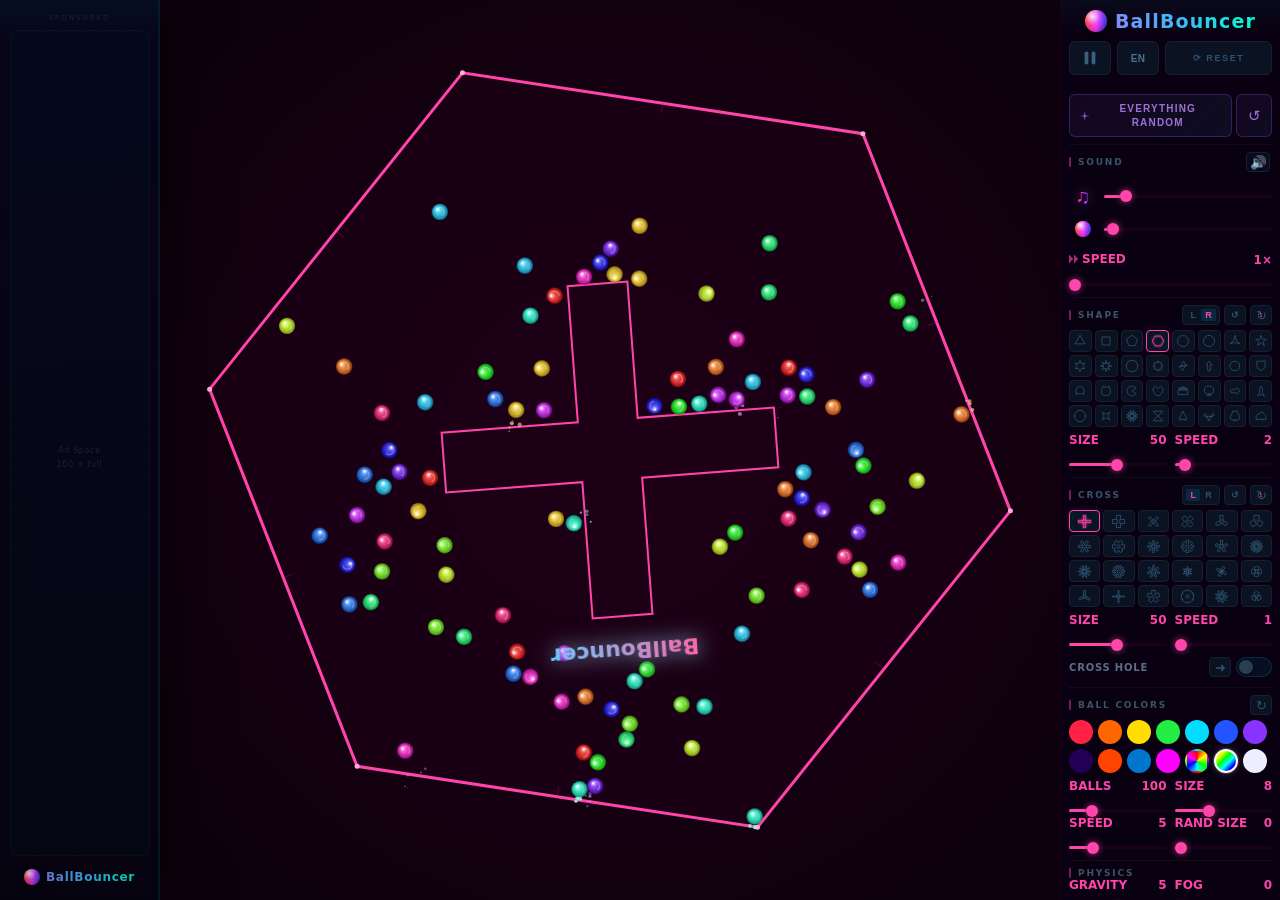
==== commit 72d3268c: "Deployment Fix: Add legacy URL support and version marker" ====
--- a/index.html
+++ b/index.html
@@ -10,6 +10,7 @@
     <meta property="og:type" content="website">
     <meta name="twitter:card" content="summary_large_image">
     <title>BallBouncer</title>
+    <!-- v1.7.0 deployment marker -->
     <link rel="icon" id="favicon" type="image/png">
     <script>window.va=window.va||function(){(window.vaq=window.vaq||[]).push(arguments);};</script>
     <script defer src="/_vercel/insights/script.js"></script>
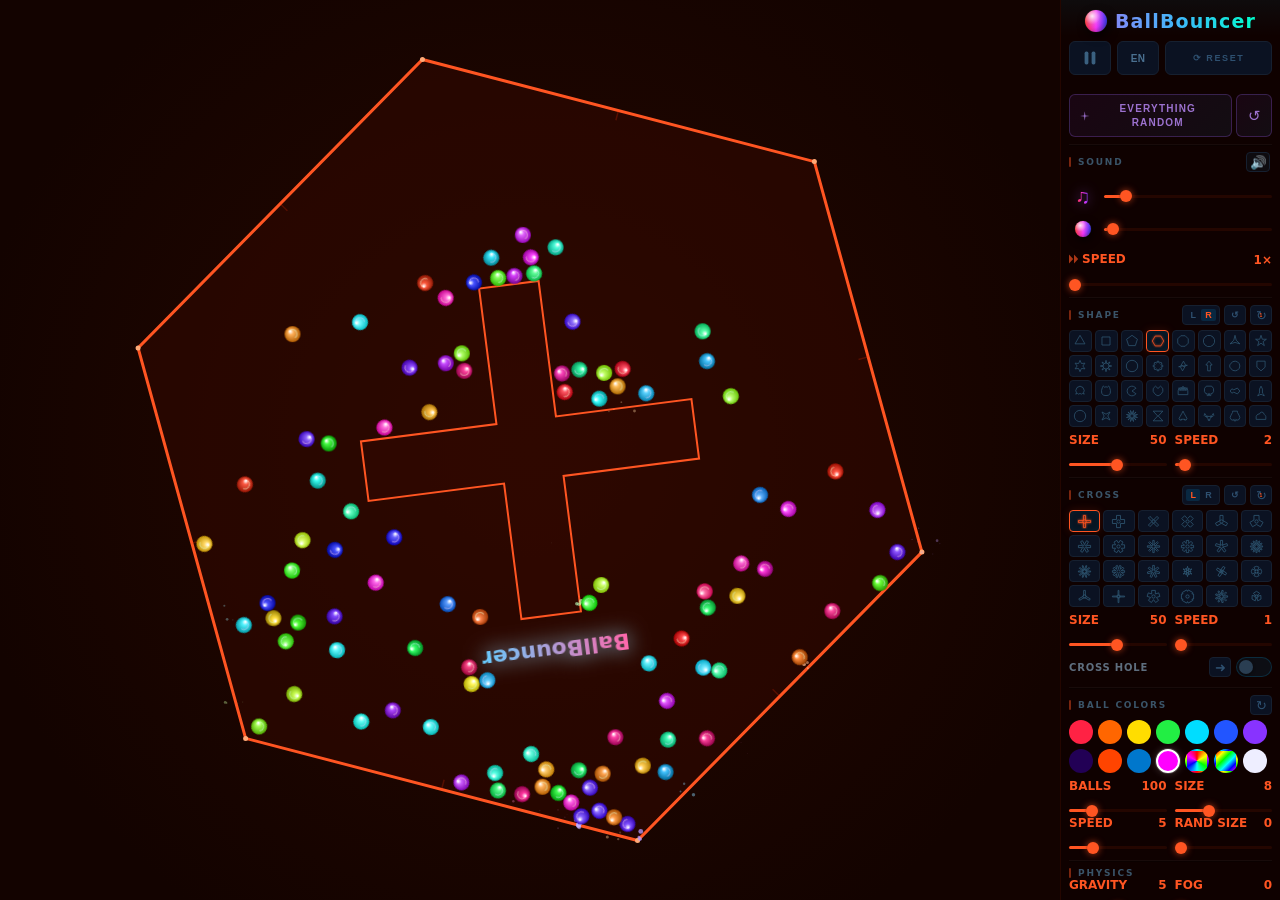
==== commit c26ffe84: "Remove ad column, fix draw crash, hide logo at cross size 1 - Removed left ad banner entirely (HTML," ====
--- a/index.html
+++ b/index.html
@@ -18,34 +18,6 @@
 </head>
 <body>
 
-<!-- ── Ad column ─────────────────────────────────────────────── -->
-<div id="ad-left">
-    <div class="ad-label" data-i18n="sponsored">Sponsored</div>
-    <!--
-        Google AdSense setup:
-        1. Replace ca-pub-XXXXXXXXXXXXXXXX with your Publisher ID
-        2. Replace XXXXXXXXXX with your Ad Slot ID
-        3. Uncomment the ins block below (use "auto" format for full-height fill)
-    -->
-    <!--
-    <script async src="https://pagead2.googlesyndication.com/pagead/js/adsbygoogle.js?client=ca-pub-XXXXXXXXXXXXXXXX" crossorigin="anonymous"></script>
-    <ins class="adsbygoogle"
-         style="display:block;width:140px;height:600px"
-         data-ad-client="ca-pub-XXXXXXXXXXXXXXXX"
-         data-ad-slot="XXXXXXXXXX"
-         data-ad-format="fixed"></ins>
-    <script>(adsbygoogle = window.adsbygoogle || []).push({});</script>
-    -->
-    <div class="ad-placeholder">
-        <div class="ad-placeholder-icon">◈</div>
-        <span>Ad Space<br>160 × full</span>
-    </div>
-    <div id="logo-bl">
-        <div class="logo-ball"></div>
-        <div class="logo-title">BallBouncer</div>
-    </div>
-</div>
-
 <canvas id="c"></canvas>
 <div id="canvas-logo">BallBouncer</div>
 
--- a/css/styles.css
+++ b/css/styles.css
@@ -38,45 +38,10 @@
 .rnd-row { display:flex; gap:6px; margin-top:6px; }
 .rnd-row .toggle-row { flex:1; font-size:8px; padding:2px 0; margin-top:0; }
 
-/* ── Ad column ─────────────────────────────────────── */
-#ad-left {
-    position:fixed; left:0; top:0;
-    width:160px; height:100vh; z-index:100;
-    display:flex; flex-direction:column; align-items:center;
-    padding:14px 8px 10px; gap:8px; overflow:hidden;
-    background:linear-gradient(175deg,rgba(6,6,26,.90) 0%,rgba(4,4,16,.82) 100%);
-    backdrop-filter:blur(18px) saturate(1.3);
-    -webkit-backdrop-filter:blur(18px) saturate(1.3);
-    border-right:1px solid rgba(0,212,255,.10);
-    box-shadow:4px 0 50px rgba(0,0,0,.75), inset -1px 0 0 rgba(0,212,255,.06);
-}
-#ad-left::after {
-    content:''; position:absolute; top:0; left:0; right:0; height:40px;
-    background:linear-gradient(to bottom,rgba(0,212,255,.04),transparent);
-    pointer-events:none;
-}
-@media (max-width:800px) { #ad-left { display:none; } }
-
-.ad-label {
-    font-size:7px; letter-spacing:.28em; text-transform:uppercase;
-    color:rgba(255,255,255,.10); width:100%; text-align:center; flex-shrink:0;
-}
-.ad-placeholder {
-    flex:1; width:140px;
-    border:1px dashed rgba(0,212,255,.07); border-radius:8px;
-    display:flex; flex-direction:column;
-    align-items:center; justify-content:center; gap:8px;
-    background:rgba(0,212,255,.015);
-}
-.ad-placeholder-icon { font-size:18px; opacity:.08; }
-.ad-placeholder span { font-size:8px; color:rgba(255,255,255,.10); text-align:center; line-height:1.7; letter-spacing:.08em; }
-
 /* ── Mobile & Scaling ───────────────────────────────── */
 .mobile-only { display:none; }
 
 @media (max-width:800px) {
-    #ad-left { display:none; }
-    
     body { flex-direction:column; }
     
     .mobile-only {
@@ -368,14 +333,6 @@
 .dir-badge.on { color:var(--accent); background:rgba(0,180,255,.14); }
 
 /* ── Bottom-left logo (inside ad column) ───────── */
-#logo-bl {
-    flex-shrink:0;
-    display:flex; align-items:center; justify-content:center; gap:6px;
-    pointer-events:none; opacity:0.82;
-    padding:5px 0;
-}
-#logo-bl .logo-ball  { width:16px; height:16px; }
-#logo-bl .logo-title { font-size:12px; }
 
 /* ── Action row (Pause + Reset + Lang) ─────────── */
 .action-row { display:flex; gap:6px; margin-bottom:12px; }
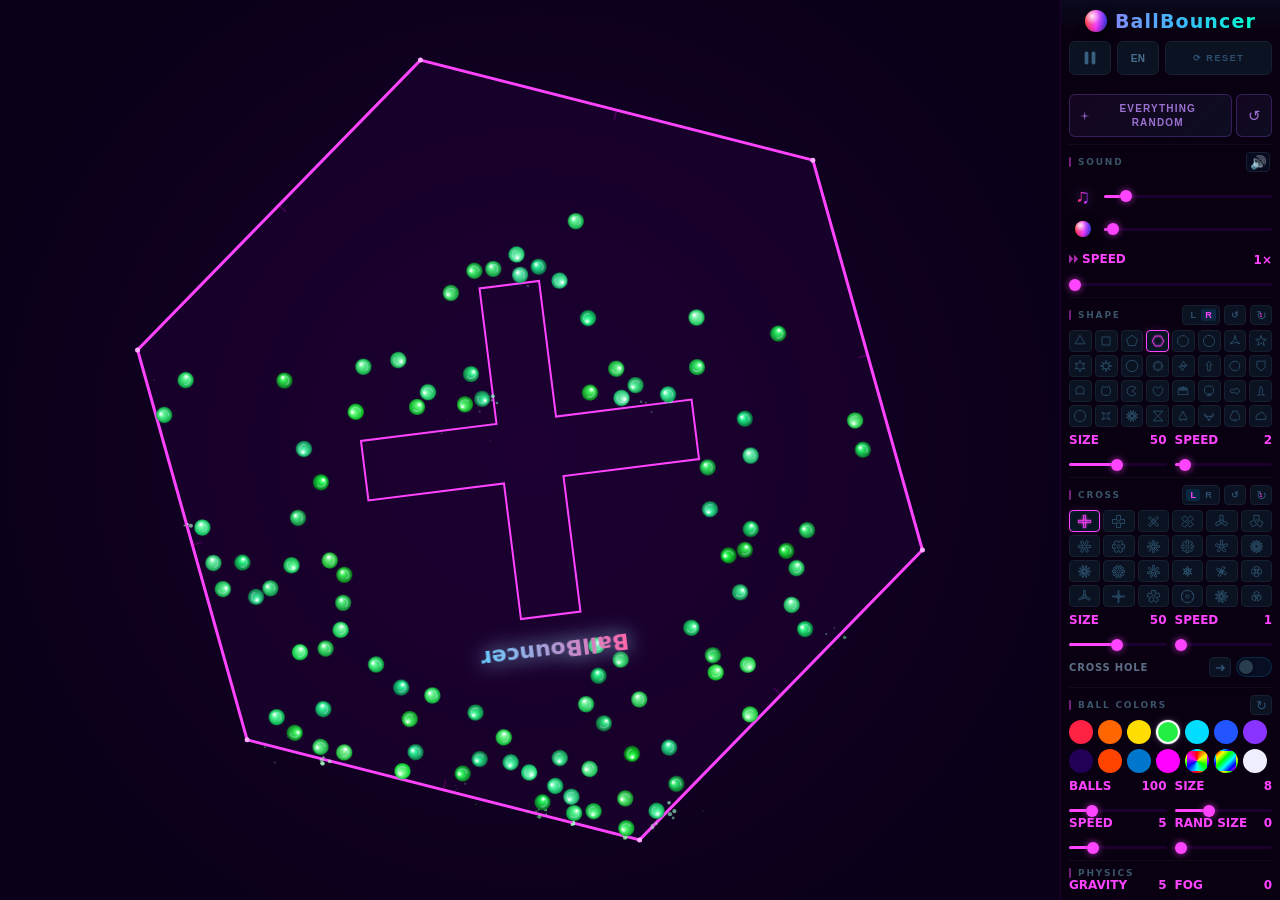
==== commit a167f70a: "Release v1.9.0: i18n fixes, trail performance, cleanup - Fix Italian Storm theme name (Sturm -> Temp" ====
--- a/index.html
+++ b/index.html
@@ -23,7 +23,7 @@
 
 <!-- Mobile Toggle & Backdrop -->
 <div id="panel-backdrop"></div>
-<button id="menuToggle" class="mobile-only" title="Toggle Settings">
+<button id="menuToggle" class="mobile-only" title="Open settings" data-i18n-title="toggleSettings">
     <svg width="24" height="24" viewBox="0 0 24 24" fill="none" stroke="currentColor" stroke-width="2" stroke-linecap="round" stroke-linejoin="round">
         <line x1="3" y1="12" x2="21" y2="12"></line>
         <line x1="3" y1="6" x2="21" y2="6"></line>
--- a/css/styles.css
+++ b/css/styles.css
@@ -66,9 +66,14 @@
         background:rgba(7,7,26,0.98);
         backdrop-filter:blur(20px);
         box-shadow:-10px 0 40px rgba(0,0,0,0.9);
-        padding:60px 12px 20px;
+        padding:12px 12px 80px;
+        display:flex; flex-direction:column; gap:7px;
+        overflow-y:scroll; -webkit-overflow-scrolling:touch;
+        height:100dvh; /* adjusts for browser UI bars on mobile */
     }
     #panel.open { right:0; }
+    /* Prevent flex from shrinking children — required for overflow-y:scroll to work */
+    #panel > * { flex-shrink:0; }
     
     #panel-backdrop {
         display:none;
@@ -79,16 +84,14 @@
     }
     #panel-backdrop.open { display:block; }
     
-    #canvas-logo {
-        left:16px !important; bottom:16px !important;
-        transform:none !important;
-        font-size:16px !important;
-        opacity: 0.6;
+    #canvas-logo { display:none !important; }
+
+    #shape-grid { grid-template-columns:repeat(6,1fr); gap:6px; }
+    #cross-grid  { grid-template-columns:repeat(5,1fr); gap:6px; }
+    #theme-grid, #ball-theme-grid, #fog-theme-grid {
+        display:grid; grid-template-columns:repeat(7,1fr); gap:5px;
     }
-
-    #shape-grid { grid-template-columns:repeat(6,1fr); gap:6px; }
-    #cross-grid { grid-template-columns:repeat(5,1fr); gap:6px; }
-    .theme-swatch { width:32px; height:32px; }
+    .theme-swatch { width:100%; height:32px; }
 }
 
 /* Ensure sliders are touch-friendly */
@@ -99,27 +102,27 @@
     .lang-trigger { min-height:34px; min-width:42px; }
 }
 
-/* ── Panel ─────────────────────────────────────── */
-#panel {
-    width:220px; flex-shrink:0; position:relative;
-    background:var(--panel-bg);
-    border-left:1px solid var(--panel-border);
-    padding:10px 8px 8px;
-    display:flex; flex-direction:column; gap:7px;
-    overflow-y:auto;
-}
-/* Subtle top accent fade */
-#panel::before {
-    content:'';
-    position:absolute; top:0; left:0; right:0; height:36px;
-    background:linear-gradient(to bottom, rgba(0,212,255,.05), transparent);
-    pointer-events:none; z-index:0;
-}
-/* Custom scrollbar */
-#panel::-webkit-scrollbar { width:3px; }
-#panel::-webkit-scrollbar-track { background:transparent; }
-#panel::-webkit-scrollbar-thumb { background:#1a2a40; border-radius:2px; }
-#panel::-webkit-scrollbar-thumb:hover { background:var(--accent); }
+/* ── Panel (desktop) ────────────────────────────── */
+@media (min-width:801px) {
+    #panel {
+        width:220px; flex-shrink:0; position:relative;
+        background:var(--panel-bg);
+        border-left:1px solid var(--panel-border);
+        padding:10px 8px 8px;
+        display:flex; flex-direction:column; gap:7px;
+        overflow-y:auto;
+    }
+    #panel::before {
+        content:'';
+        position:absolute; top:0; left:0; right:0; height:36px;
+        background:linear-gradient(to bottom, rgba(0,212,255,.05), transparent);
+        pointer-events:none; z-index:0;
+    }
+    #panel::-webkit-scrollbar { width:3px; }
+    #panel::-webkit-scrollbar-track { background:transparent; }
+    #panel::-webkit-scrollbar-thumb { background:#1a2a40; border-radius:2px; }
+    #panel::-webkit-scrollbar-thumb:hover { background:var(--accent); }
+}
 
 /* ── Logo ──────────────────────────────────────── */
 #logo {
@@ -460,8 +463,9 @@
 /* ── Section headers ────────────────────────────── */
 .sec-header {
     display:flex; align-items:center; justify-content:space-between;
-    margin-bottom:6px;
-}
+    margin-bottom:5px;
+}
+.sec-header .sec-title { margin-bottom:0; }
 .sec-title {
     font-size:9px; font-weight:600; letter-spacing:.2em; text-transform:uppercase;
     color:#3a5468;
@@ -484,12 +488,6 @@
     width:2px; height:10px;
     background:var(--accent); border-radius:1px; opacity:.45;
 }
-.sec-header {
-    display:flex; align-items:center; justify-content:space-between;
-    margin-bottom:5px;
-}
-.sec-header .sec-title { margin-bottom:0; }
-
 .rnd-btn {
     flex-shrink:0; position:relative;
     background:#0b1222; border:1.5px solid #162030;
